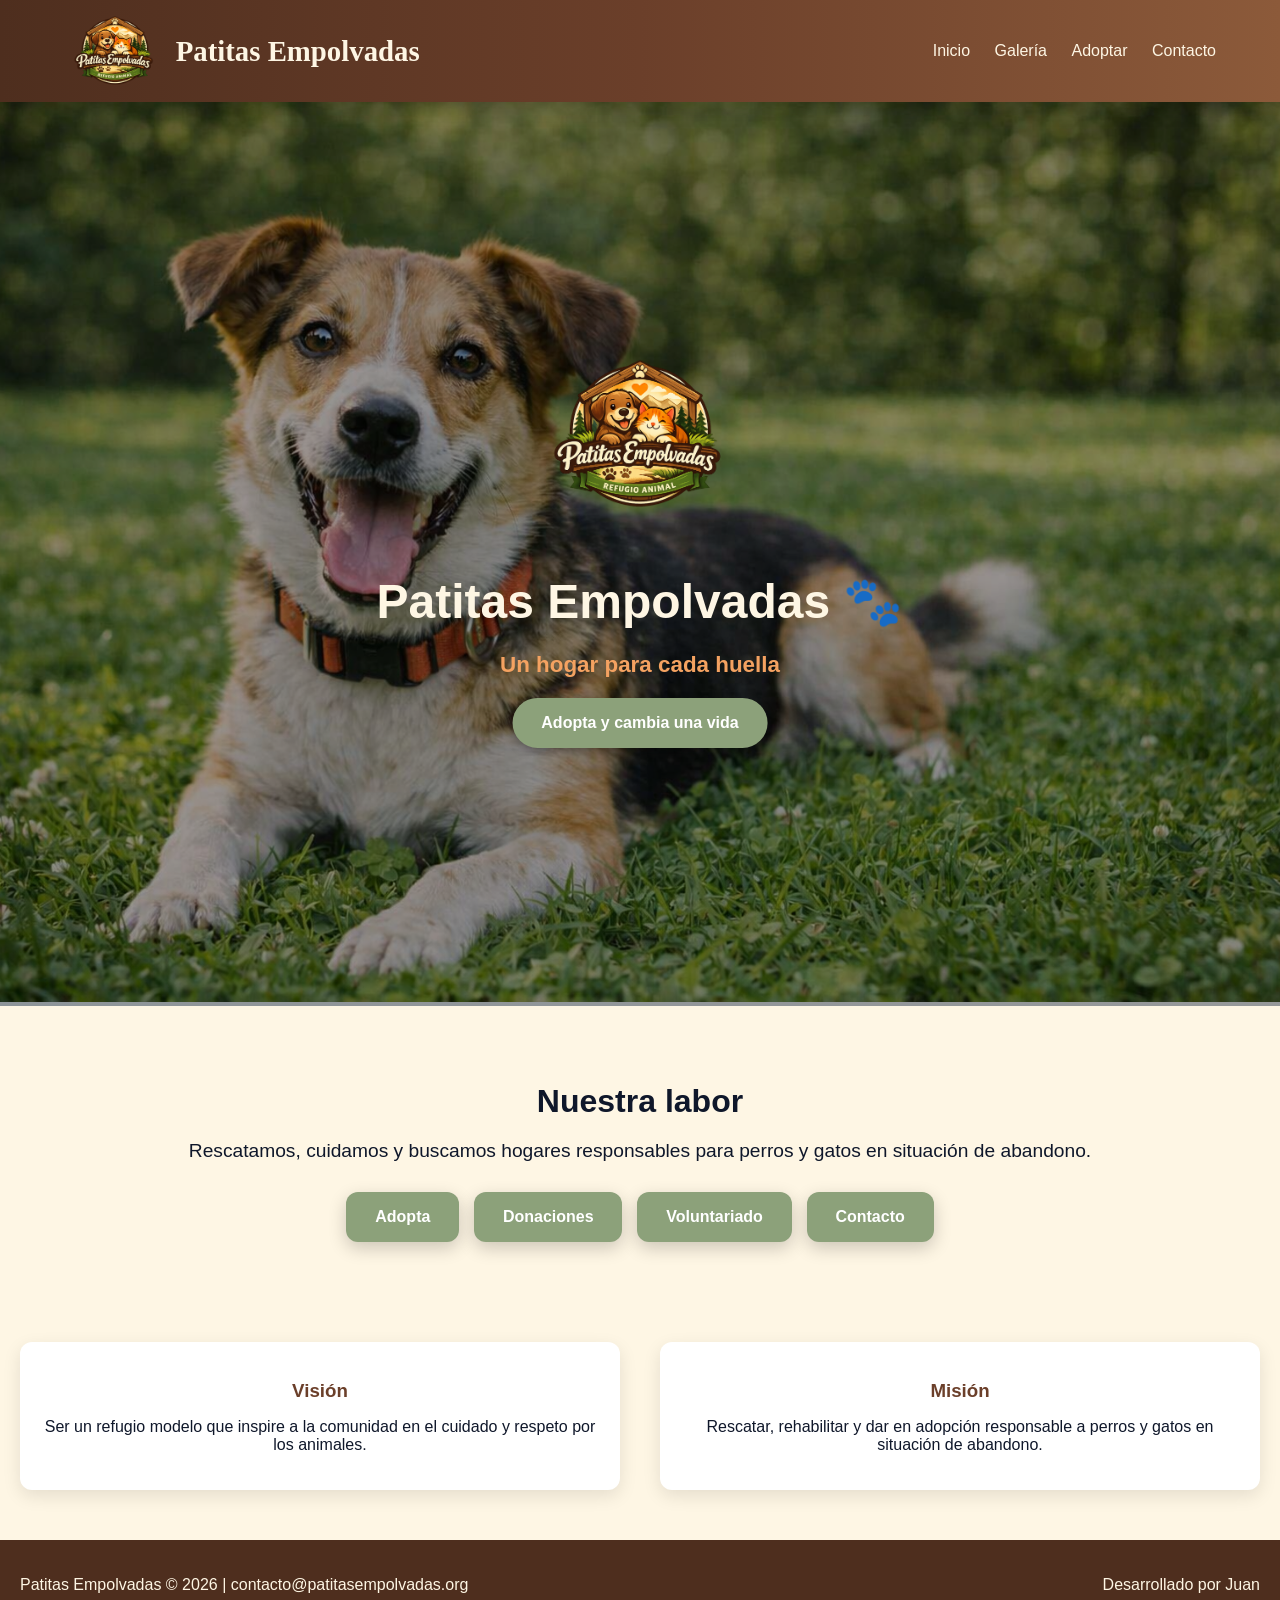
==== Index.html @ 47ca39f8 "feat: Añadir pagina base" ====
<!DOCTYPE html>
<html lang="es">

<head>
    <meta charset="UTF-8">
    <meta name="viewport" content="width=device-width, initial-scale=1.0">
    <title>Patitas Empolvadas</title>
    <link rel="stylesheet" href="css/styles.css">
</head>

<body>
    <nav class="navbar">
        <a class="logo" href="#inicio">
            <img src="imagen/logo.png" alt="Logo Patitas Empolvadas" class="logo-img">Patitas Empolvadas
        </a>
        <div class="nav-links">
            <a href="#inicio">Inicio</a>
            <a href="galeria.html">Galería</a>
            <a href="adoptar.html">Adoptar</a>
            <a href="#contacto">Contacto</a>
        </div>
    </nav>

    <section id="inicio" class="carousel">
        <div class="overlay"></div>
        <div class="hero-content">
            <img src="imagen/logo.png" alt="Logo Patitas Empolvadas" class="hero-logo">
            <h1>Patitas Empolvadas 🐾</h1>
            <p class="slogan">Un hogar para cada huella</p>
            <a class="button" href="#adoptar">Adopta y cambia una vida</a>
        </div>
        <div class="slides">
            <figure><img src="imagen/perro1.png" alt="Adopción feliz"></figure>
            <figure><img src="imagen/voluntarios.png" alt="Voluntariado"></figure>
            <figure><img src="imagen/actividad.png" alt="Actividades"></figure>
        </div>
    </section>

    <section class="destacados">
        <h2>Nuestra labor</h2>
        <p>Rescatamos, cuidamos y buscamos hogares responsables para perros y gatos en situación de abandono.</p>
        <div class="acciones">
            <a href="#adoptar" class="button">Adopta</a>
            <a href="#donaciones" class="button">Donaciones</a>
            <a href="#voluntariado" class="button">Voluntariado</a>
            <a href="#contacto" class="button">Contacto</a>
        </div>      
    </section>

    <section class="vision-mision">
        <div class="vision">
            <h3>Visión</h3>
            <p>Ser un refugio modelo que inspire a la comunidad en el cuidado y respeto por los animales.</p>
        </div>
        <div class="mision">
            <h3>Misión</h3>
            <p>Rescatar, rehabilitar y dar en adopción responsable a perros y gatos en situación de abandono.</p>
        </div>
    </section>

    <footer>
        <p>Patitas Empolvadas © 2026 | contacto@patitasempolvadas.org</p>
        <p>Desarrollado por Juan</p>
    </footer>
</body>

</html>
---- css/styles.css ----
body {
    font-family: 'Poppins', sans-serif;
    background: linear-gradient(135deg, #e0f2fe, #ffffff);
    color: #0f172a;
    margin: 0;
    padding: 0;
}

.navbar {
    position: sticky;
    top: 0;
    display: flex;
    justify-content: space-between;
    align-items: center;
    padding: 16px 5%;
    background: linear-gradient(90deg, #4e2e1e, #6b3f2a, #8c5a3a);
    color: #fef6e4;
    box-shadow: 0 6px 18px rgba(0, 0, 0, 0.2);
    z-index: 10;
}

.logo {
    font-family: 'Baloo 2', cursive;
    color: #fef6e4;
    font-weight: bold;
    text-decoration: none;
    font-size: 1.8rem;
    display: flex;
    align-items: center;
    gap: 10px;
    transition: transform 0.3s ease;
}

.logo-img {
    height: 70px;
    width: auto;
}

.logo:hover {
    transform: scale(1.1);
}

.nav-links a {
    color: #fef6e4;
    text-decoration: none;
    font-weight: 500;
    margin-left: 20px;
    transition: color 0.3s ease;
}

.nav-links a:hover {
    color: #f4a261;
}

.hero {
    position: relative;
    background-image: url("../imagen/fondo.png");
    background-size: cover;
    background-position: center;
    height: 100vh;
    display: flex;
    align-items: center;
    justify-content: center;
    text-align: center;
    color: #fff;
}

.hero .overlay {
    position: absolute;
    top: 0;
    left: 0;
    width: 100%;
    height: 100%;
    background: rgba(0, 0, 0, 0.4);
    z-index: 1;
}

.hero-content {
    position: relative;
    z-index: 2;
    max-width: 700px;
    padding: 30px;
}

.hero-logo {
    height: 150px;
    margin-bottom: 20px;
}

.hero h1 {
    font-family: 'Baloo 2', cursive;
    font-size: 3rem;
    margin-bottom: 10px;
    color: #fef6e4;
}

.slogan {
    font-family: 'Nunito', sans-serif;
    font-size: 1.4rem;
    margin-bottom: 30px;
    color: #f4a261;
    font-weight: 600;
}

.button {
    display: inline-block;
    padding: 1rem 1.8rem;
    background: #8ca17a;
    color: #fff;
    text-decoration: none;
    border-radius: 12px;
    font-weight: bold;
    box-shadow: 0 6px 18px rgba(0, 0, 0, 0.2);
    transition: all 0.5s ease;
}

.button:hover {
    background: #f4a261;
    transform: translateY(-3px) scale(1.05);
}

.carousel {
    position: relative;
    width: 100%;
    overflow: hidden;
}

.carousel .overlay {
    position: absolute;
    top: 0;
    left: 0;
    width: 100%;
    height: 100%;
    background: rgba(0, 0, 0, 0.4);
    z-index: 1;
}

.carousel .hero-content {
    position: absolute;
    top: 50%;
    left: 50%;
    transform: translate(-50%, -50%);
    text-align: center;
    color: #fff;
    z-index: 2;
}

.carousel .hero-content h1 {
    font-size: 3rem;
    margin-bottom: 10px;
    color: #fef6e4;
}

.carousel .hero-content .slogan {
    font-size: 1.4rem;
    margin-bottom: 20px;
    color: #f4a261;
    font-weight: bold;
}

.carousel .hero-content .button {
    display: inline-block;
    padding: 1rem 1.8rem;
    background: #8ca17a;
    color: #fff;
    border-radius: 50px;
    font-weight: bold;
    box-shadow: 0 4px 10px rgba(0, 0, 0, 0.3);
    transition: all 1s ease;
}

.carousel .hero-content .button:hover {
    background: #f4a261;
    transform: translateY(-3px) scale(1.05);
}

.slides {
    display: flex;
    animation: slide 22s infinite;
}

.slides figure {
    min-width: 100%;
    margin: 0;
    position: relative;
    text-align: center;
}

.slides img {
    width: 100%;
    height: 900px;
    object-fit: cover;
    border-radius: 0;
}

figcaption {
    background: linear-gradient(#4e2e1e, rgba(0, 0, 0, 0.6));
    color: #fff;
    font-family: 'Nunito', sans-serif;
    font-size: 1.2rem;
    padding: 10px;
    position: absolute;
    bottom: 0;
    width: 100%;
}

@keyframes slide {
    0% {
        transform: translateX(0);
    }

    25% {
        transform: translateX(0);
    }

    35% {
        transform: translateX(-100%);
    }

    60% {
        transform: translateX(-100%);
    }

    70% {
        transform: translateX(-200%);
    }

    95% {
        transform: translateX(-200%);
    }

    100% {
        transform: translateX(0);
    }
}

.destacados {
    text-align: center;
    padding: 50px 20px;
    background: #fef6e4;
}

.destacados h2 {
    font-size: 2rem;
    margin-bottom: 20px;
}

.destacados p {
    font-size: 1.2rem;
    margin-bottom: 30px;
}

.acciones {
    display: flex;
    justify-content: center;
    gap: 15px;
    flex-wrap: wrap;
}

.vision-mision {
    display: flex;
    justify-content: space-around;
    align-items: flex-start;
    padding: 50px 20px;
    background: #fef6e4;
    gap: 40px;
    flex-wrap: wrap;
}

.vision,
.mision {
    flex: 1;
    min-width: 280px;
    background: #fff;
    padding: 20px;
    border-radius: 12px;
    box-shadow: 0 6px 18px rgba(0, 0, 0, 0.1);
    text-align: center;
}

.vision h3,
.mision h3 {
    color: #6b3f2a;
    margin-bottom: 15px;
}

.galeria {
    padding: 50px 20px;
    text-align: center;
}

.grid-galeria {
    display: grid;
    grid-template-columns: repeat(auto-fit, minmax(220px, 1fr));
    gap: 15px;
}

.grid-galeria img {
    width: 100%;
    height: 500px;
    object-fit: cover;
    border-radius: 50px;
    box-shadow: 0 4px 12px rgba(0, 0, 0, 0.2);
}

.catalogo {
    padding: 50px 20px;
    background: #fef6e4;
    text-align: center;
}

.grid-catalogo {
    display: grid;
    grid-template-columns: repeat(auto-fit, minmax(250px, 1fr));
    gap: 20px;
}

.card {
    background: #fff;
    border-radius: 12px;
    box-shadow: 0 6px 18px rgba(0, 0, 0, 0.1);
    padding: 20px;
    text-align: center;
}

.card img {
    width: 100%;
    height: 200px;
    object-fit: cover;
    border-radius: 12px;
    margin-bottom: 15px;
}

.card h3 {
    margin-bottom: 10px;
    color: #6b3f2a;
}

.perfil-animal {
    padding: 50px 20px;
    text-align: center;
}

.perfil-animal img {
    width: 300px;
    border-radius: 12px;
    margin-bottom: 20px;
}

.contacto {
    padding: 50px 20px;
    background: #fff;
    text-align: center;
}

.contacto form {
    max-width: 600px;
    margin: 0 auto;
    display: flex;
    flex-direction: column;
    gap: 15px;
}

.contacto input,
.contacto select,
.contacto textarea {
    padding: 12px;
    border: 2px solid #ccc;
    border-radius: 8px;
    font-family: 'Nunito', sans-serif;
}

.contacto input:invalid,
.contacto textarea:invalid,
.contacto select:invalid {
    border-color: #e63946;
}

.contacto input:valid,
.contacto textarea:valid,
.contacto select:valid {
    border-color: #8ca17a;
}

.redes {
    margin-top: 20px;
    display: flex;
    justify-content: center;
    gap: 15px;
}

.redes a {
    color: #6b3f2a;
    text-decoration: none;
    font-weight: bold;
}

footer {
    background: #4e2e1e;
    color: #fef6e4;
    padding: 20px;
    display: flex;
    justify-content: space-between;
    flex-wrap: wrap;
    text-align: center;
}
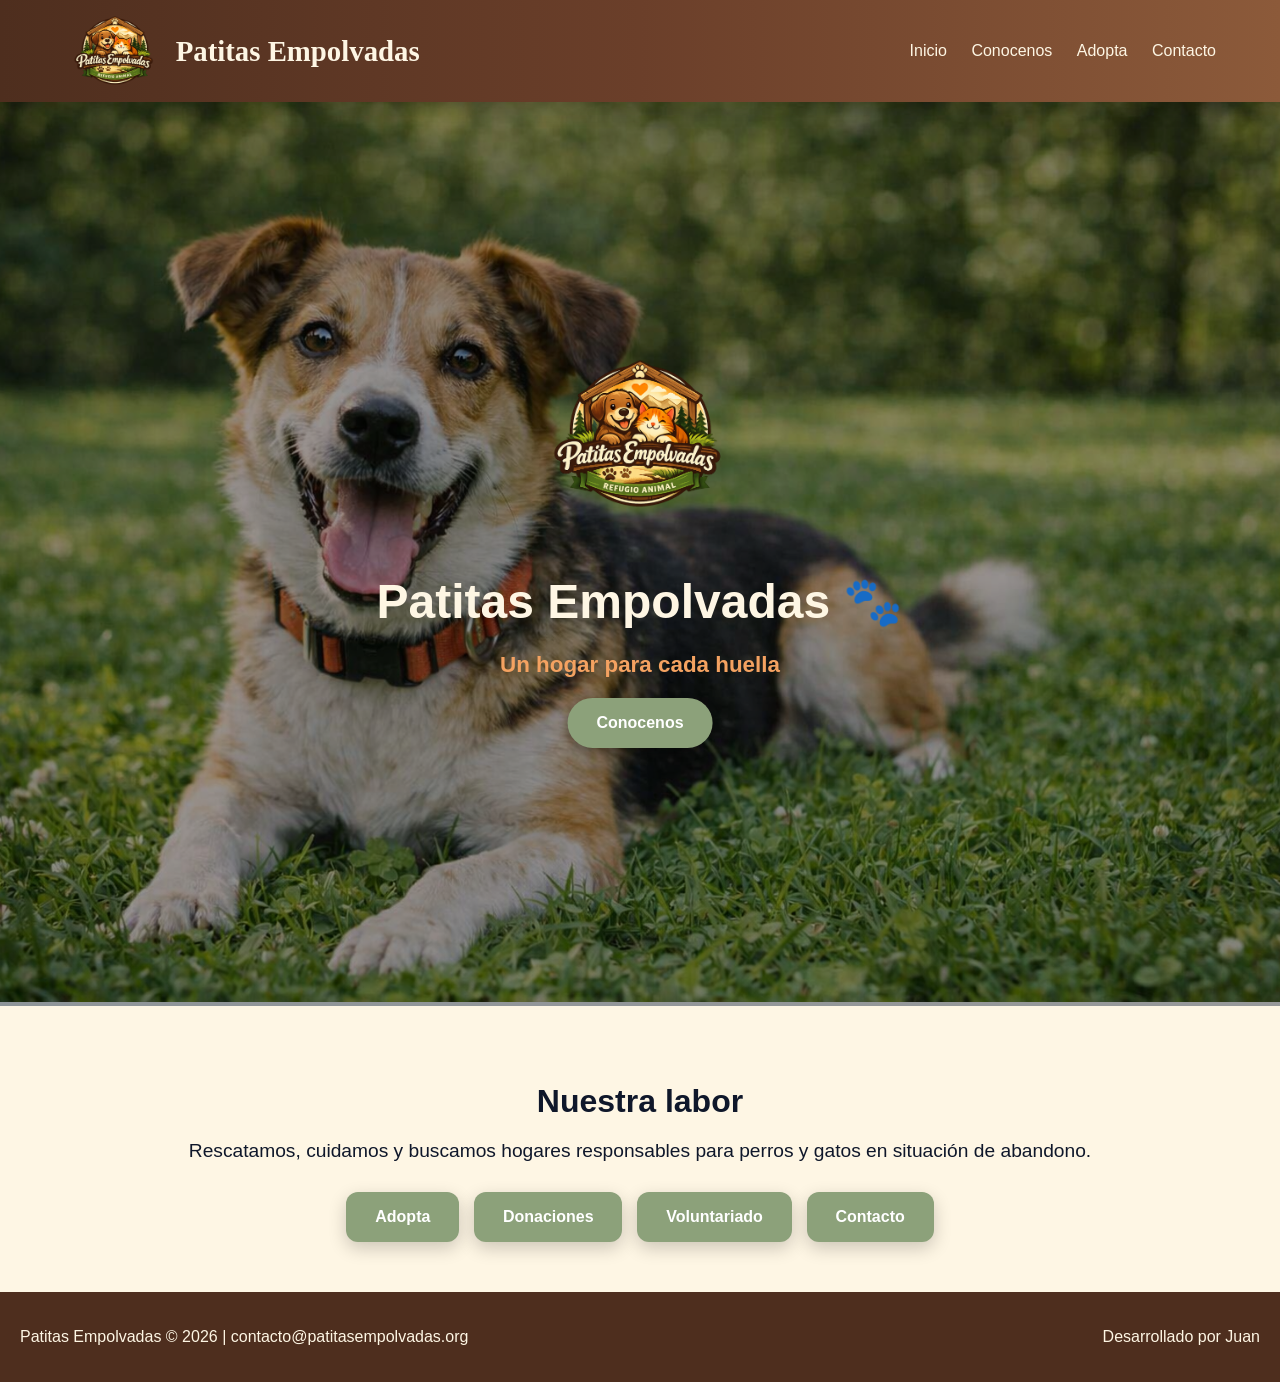
==== commit 0cd50e50: "feat: agregar mejora en la funcionalidad del index.html" ====
--- a/Index.html
+++ b/Index.html
@@ -10,14 +10,14 @@
 
 <body>
     <nav class="navbar">
-        <a class="logo" href="#inicio">
+        <a class="logo" href="index.html">
             <img src="imagen/logo.png" alt="Logo Patitas Empolvadas" class="logo-img">Patitas Empolvadas
         </a>
         <div class="nav-links">
-            <a href="#inicio">Inicio</a>
-            <a href="galeria.html">Galería</a>
-            <a href="adoptar.html">Adoptar</a>
-            <a href="#contacto">Contacto</a>
+            <a href="Index.html">Inicio</a>
+            <a href="conocenos.html">Conocenos</a>
+            <a href="adoptar.html">Adopta</a>
+            <a href="contacto.html">Contacto</a>
         </div>
     </nav>
 
@@ -27,7 +27,7 @@
             <img src="imagen/logo.png" alt="Logo Patitas Empolvadas" class="hero-logo">
             <h1>Patitas Empolvadas 🐾</h1>
             <p class="slogan">Un hogar para cada huella</p>
-            <a class="button" href="#adoptar">Adopta y cambia una vida</a>
+            <a href="conocenos.html" class="button">Conocenos</a>
         </div>
         <div class="slides">
             <figure><img src="imagen/perro1.png" alt="Adopción feliz"></figure>
@@ -36,25 +36,14 @@
         </div>
     </section>
 
-    <section class="destacados">
+    <section class="labor">
         <h2>Nuestra labor</h2>
         <p>Rescatamos, cuidamos y buscamos hogares responsables para perros y gatos en situación de abandono.</p>
         <div class="acciones">
-            <a href="#adoptar" class="button">Adopta</a>
-            <a href="#donaciones" class="button">Donaciones</a>
-            <a href="#voluntariado" class="button">Voluntariado</a>
-            <a href="#contacto" class="button">Contacto</a>
-        </div>      
-    </section>
-
-    <section class="vision-mision">
-        <div class="vision">
-            <h3>Visión</h3>
-            <p>Ser un refugio modelo que inspire a la comunidad en el cuidado y respeto por los animales.</p>
-        </div>
-        <div class="mision">
-            <h3>Misión</h3>
-            <p>Rescatar, rehabilitar y dar en adopción responsable a perros y gatos en situación de abandono.</p>
+            <a href="adoptar.html" class="button">Adopta</a>
+            <a href="contacto.html" class="button">Donaciones</a>
+            <a href="contacto.html" class="button">Voluntariado</a>
+            <a href="contacto.html" class="button">Contacto</a>
         </div>
     </section>
 
--- a/css/styles.css
+++ b/css/styles.css
@@ -234,18 +234,18 @@
     }
 }
 
-.destacados {
+.labor {
     text-align: center;
     padding: 50px 20px;
     background: #fef6e4;
 }
 
-.destacados h2 {
+.labor h2 {
     font-size: 2rem;
     margin-bottom: 20px;
 }
 
-.destacados p {
+.labor p {
     font-size: 1.2rem;
     margin-bottom: 30px;
 }
@@ -255,33 +255,6 @@
     justify-content: center;
     gap: 15px;
     flex-wrap: wrap;
-}
-
-.vision-mision {
-    display: flex;
-    justify-content: space-around;
-    align-items: flex-start;
-    padding: 50px 20px;
-    background: #fef6e4;
-    gap: 40px;
-    flex-wrap: wrap;
-}
-
-.vision,
-.mision {
-    flex: 1;
-    min-width: 280px;
-    background: #fff;
-    padding: 20px;
-    border-radius: 12px;
-    box-shadow: 0 6px 18px rgba(0, 0, 0, 0.1);
-    text-align: center;
-}
-
-.vision h3,
-.mision h3 {
-    color: #6b3f2a;
-    margin-bottom: 15px;
 }
 
 .galeria {
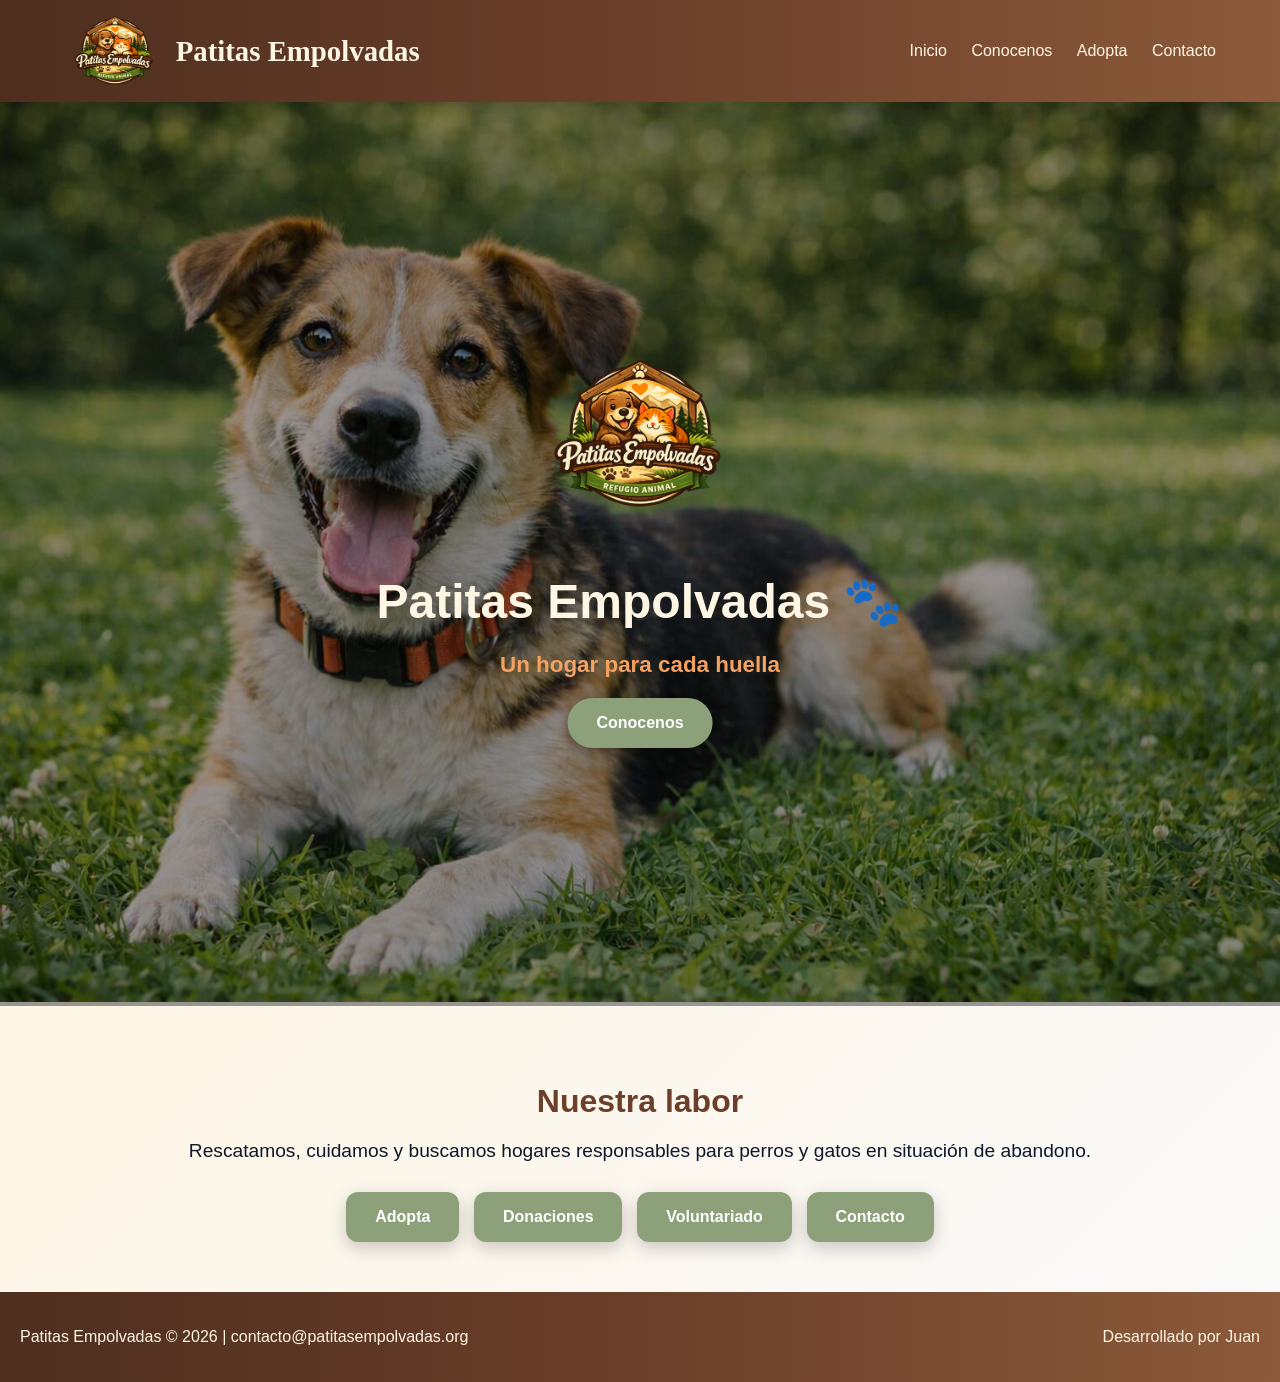
==== commit b0c7a702: "fix: cambiarle una inicial mayuscula a minuscula" ====
--- a/Index.html
+++ b/Index.html
@@ -14,7 +14,7 @@
             <img src="imagen/logo.png" alt="Logo Patitas Empolvadas" class="logo-img">Patitas Empolvadas
         </a>
         <div class="nav-links">
-            <a href="Index.html">Inicio</a>
+            <a href="index.html">Inicio</a>
             <a href="conocenos.html">Conocenos</a>
             <a href="adoptar.html">Adopta</a>
             <a href="contacto.html">Contacto</a>
--- a/css/styles.css
+++ b/css/styles.css
@@ -1,6 +1,6 @@
 body {
     font-family: 'Poppins', sans-serif;
-    background: linear-gradient(135deg, #e0f2fe, #ffffff);
+    background: linear-gradient(135deg, #fef6e4, #f9f9f9);
     color: #0f172a;
     margin: 0;
     padding: 0;
@@ -237,7 +237,7 @@
 .labor {
     text-align: center;
     padding: 50px 20px;
-    background: #fef6e4;
+    background: linear-gradient(135deg, #fef6e4, #f9f9f9);
 }
 
 .labor h2 {
@@ -257,9 +257,92 @@
     flex-wrap: wrap;
 }
 
+h2 {
+    color:  #6b3f2a;
+    margin-bottom: 20px;
+    font-size: 2rem;
+    text-align: center;
+}
+.conocenos {
+    padding: 70px 20px;
+    background: linear-gradient(135deg, #fef6e4, #f9f9f9);
+    text-align: center;
+}
+
+.conocenos h2 {
+    margin-bottom: 30px;
+    font-size: 2.6em;
+    color: #6b3f2a;
+    font-family: 'Baloo 2', cursive;
+    letter-spacing: 1px;
+}
+
+.historia,
+.mision,
+.vision {
+    background: #fff;
+    border-left: 8px solid #8c5a3a;
+    padding: 35px;
+    border-radius: 14px;
+    box-shadow: 0 8px 22px rgba(0, 0, 0, 0.15);
+    margin: 50px auto;
+    max-width: 950px;
+    text-align: justify;
+    line-height: 1.9;
+    font-size: 1.15rem;
+    transition: transform 0.3s ease, box-shadow 0.3s ease;
+}
+
+.historia:hover,
+.mision:hover,
+.vision:hover {
+    transform: translateY(-6px);
+    box-shadow: 0 10px 26px rgba(0, 0, 0, 0.2);
+}
+
+.valores {
+    display: grid;
+    grid-template-columns: repeat(auto-fit, minmax(240px, 1fr));
+    gap: 30px;
+    margin-top: 50px;
+}
+
+.card {
+    background: #fff;
+    border-radius: 14px;
+    box-shadow: 0 6px 16px rgba(0, 0, 0, 0.12);
+    padding: 30px;
+    text-align: center;
+    transition: transform 0.3s ease, box-shadow 0.3s ease;
+}
+
+.card:hover {
+    transform: translateY(-8px);
+    box-shadow: 0 10px 24px rgba(0, 0, 0, 0.18);
+}
+
+.card i {
+    font-size: 50px;
+    color: #8c5a3a;
+    margin-bottom: 18px;
+}
+
+.card h3 {
+    margin-bottom: 14px;
+    color: #6b3f2a;
+    font-size: 1.4rem;
+}
+
+.card p {
+    font-size: 1rem;
+    color: #444;
+    line-height: 1.6;
+}
+
 .galeria {
     padding: 50px 20px;
     text-align: center;
+    background: linear-gradient(135deg, #fef6e4, #f9f9f9);
 }
 
 .grid-galeria {
@@ -276,13 +359,21 @@
     box-shadow: 0 4px 12px rgba(0, 0, 0, 0.2);
 }
 
-.catalogo {
-    padding: 50px 20px;
-    background: #fef6e4;
-    text-align: center;
-}
-
-.grid-catalogo {
+.animal-grid {
+    padding: 60px 20px;
+    background: linear-gradient(135deg, #fef6e4, #f9f9f9);
+    text-align: center;
+}
+
+.animal-grid h2 {
+    margin-bottom: 25px;
+    font-size: 2.4em;
+    color: #6b3f2a;
+    font-family: 'Baloo 2', cursive;
+    letter-spacing: 1px;
+}
+
+.grid-container {
     display: grid;
     grid-template-columns: repeat(auto-fit, minmax(250px, 1fr));
     gap: 20px;
@@ -290,34 +381,150 @@
 
 .card {
     background: #fff;
+    border-radius: 8px;
+    box-shadow: 0 2px 6px rgba(0, 0, 0, 0.1);
+    overflow: hidden;
+    transition: transform 0.2s ease;
+}
+
+.card img {
+    width: 100%;
+    max-height: 300px;
+    object-fit: cover;
+}
+
+.card-info {
+    padding: 15px;
+    text-align: left;
+}
+
+.card-info h3 {
+    margin: 0 0 10px;
+    color: #444;
+}
+
+.status {
+    font-weight: bold;
+}
+
+.status.available {
+    color: green;
+}
+
+.status.adopted {
+    color: red;
+}
+
+.card button {
+    margin-top: 15px;
+    padding: 10px 14px;
+    background: #6b3f2a;
+    color: #fff;
+    border: none;
+    border-radius: 8px;
+    cursor: pointer;
+    font-weight: bold;
+    transition: background 0.3s ease, transform 0.2s ease;
+}
+
+.card button:hover {
+    background: #f4a261;
+    transform: scale(1.05);
+}
+
+@media (max-width: 600px) {
+    .animal-grid h2 {
+        font-size: 1.8em;
+    }
+
+    .card img {
+        height: 160px;
+    }
+}
+
+.animal-profile {
+    padding: 40px;
+    background: linear-gradient(135deg, #fef6e4, #f9f9f9);
+    margin-top: 30px;
     border-radius: 12px;
-    box-shadow: 0 6px 18px rgba(0, 0, 0, 0.1);
-    padding: 20px;
-    text-align: center;
-}
-
-.card img {
-    width: 100%;
-    height: 200px;
+    box-shadow: 0 4px 12px rgba(0, 0, 0, 0.12);
+    transition: transform 0.3s ease, box-shadow 0.3s ease;
+}
+
+.animal-profile:hover {
+    transform: translateY(-4px);
+    box-shadow: 0 6px 16px rgba(0, 0, 0, 0.18);
+}
+
+.hidden {
+    display: none;
+}
+
+.profile-container {
+    display: flex;
+    flex-wrap: wrap;
+    gap: 30px;
+    align-items: flex-start;
+}
+
+.profile-img {
+    flex: 1 1 350px;
+    max-width: 450px;
+    border-radius: 12px;
     object-fit: cover;
-    border-radius: 12px;
-    margin-bottom: 15px;
-}
-
-.card h3 {
-    margin-bottom: 10px;
+    box-shadow: 0 3px 10px rgba(0, 0, 0, 0.15);
+    transition: transform 0.3s ease;
+}
+
+.profile-img:hover {
+    transform: scale(1.03);
+}
+
+.profile-info {
+    flex: 2 1 400px;
+    font-family: "Segoe UI", Arial, sans-serif;
+    color: #333;
+}
+
+.profile-info h2 {
+    margin-top: 0;
+    font-size: 2.2em;
+    color: #222;
+    border-bottom: 5px solid #6b3f2a;
+    padding-bottom: 8px;
+    margin-bottom: 20px;
+}
+
+.profile-info p {
+    margin: 8px 0;
+    font-size: 1.05em;
+    line-height: 1.5;
+}
+
+.profile-info h3 {
+    margin-top: 25px;
+    font-size: 1.4em;
     color: #6b3f2a;
 }
 
-.perfil-animal {
-    padding: 50px 20px;
-    text-align: center;
-}
-
-.perfil-animal img {
-    width: 300px;
-    border-radius: 12px;
-    margin-bottom: 20px;
+.cta {
+    margin-top: 25px;
+    padding: 14px 24px;
+    background: #8ca17a;
+    color: #fff;
+    border: none;
+    border-radius: 8px;
+    cursor: pointer;
+    font-size: 1.1em;
+    font-weight: bold;
+    letter-spacing: 0.5px;
+    box-shadow: 0 3px 8px rgba(0, 0, 0, 0.2);
+    transition: background 0.3s ease, transform 0.2s ease;
+}
+
+.cta:hover {
+    background: #8ca17ad0;
+    transform: translateY(-4px);
 }
 
 .contacto {
@@ -369,7 +576,7 @@
 }
 
 footer {
-    background: #4e2e1e;
+    background: linear-gradient(90deg, #4e2e1e, #6b3f2a, #8c5a3a);
     color: #fef6e4;
     padding: 20px;
     display: flex;
